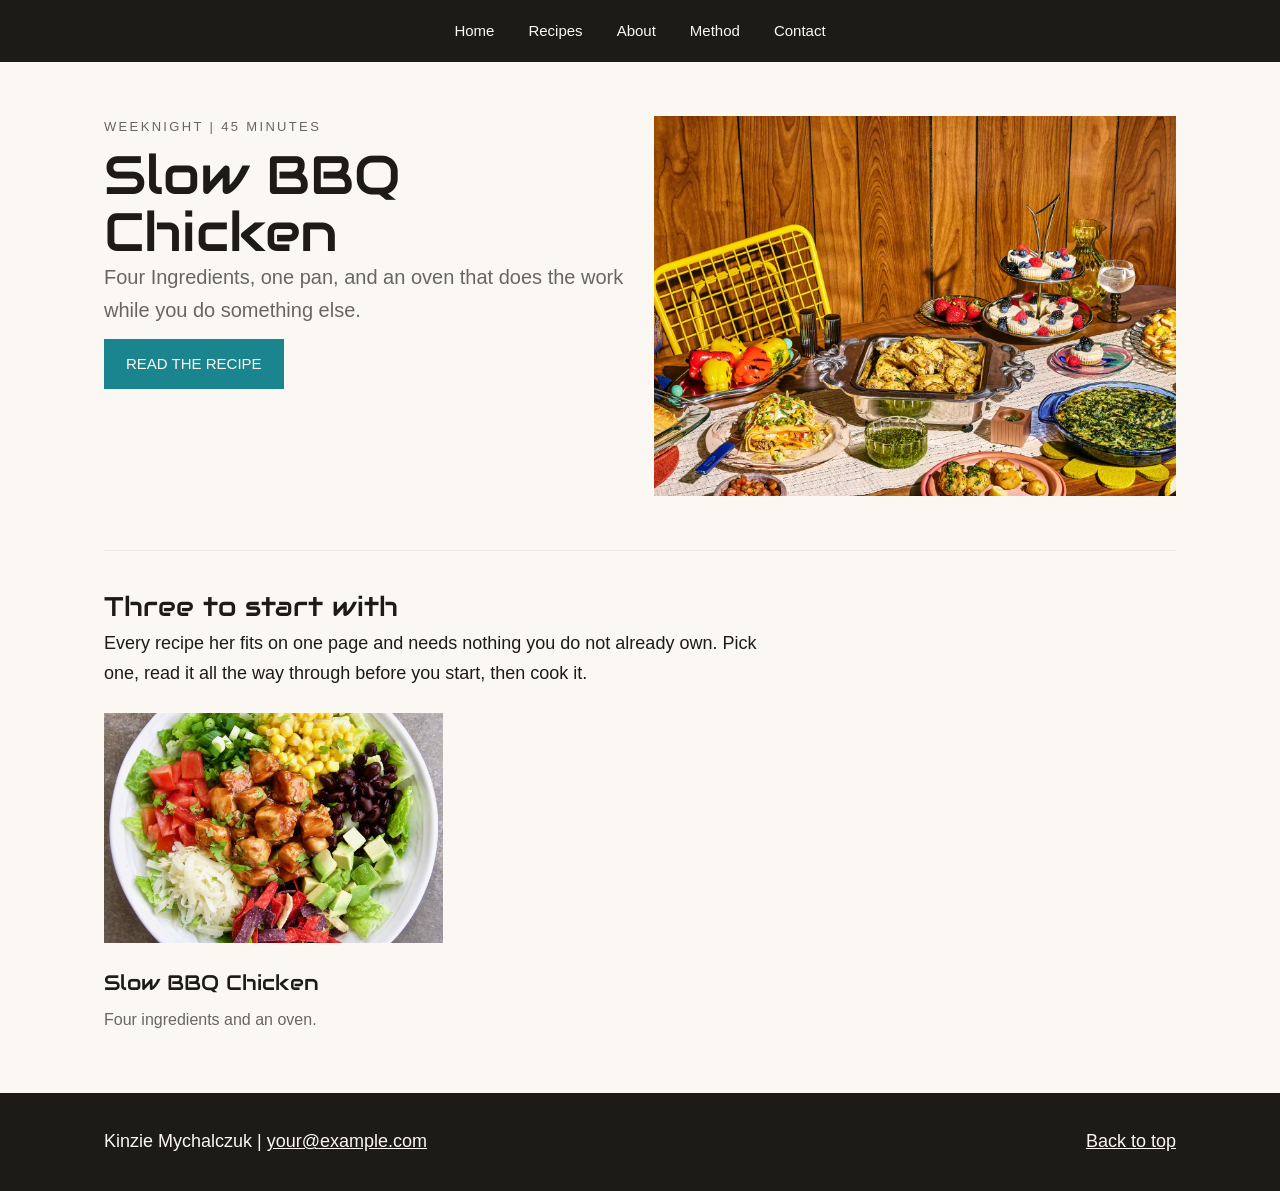
==== index.html @ c75d172f "cards" ====
<!DOCTYPE html>
<html lang="en">
<head>
    <meta charset="UTF-8">
    <meta name="viewport" content="width=device-width, initial-scale=1.0">
    <title>Document</title>

    <link rel="preconnect" href="https://fonts.googleapis.com">
    <link rel="preconnect" href="https://fonts.gstatic.com" crossorigin>
    <link href="https://fonts.googleapis.com/css2?family=Audiowide&display=swap" rel="stylesheet">
   
    <link rel="stylesheet" href="css/styles.css">
</head>
<body id="top">
   <nav class="site-nav">
        <ul>
            <li><a href="index.html">Home</a></li>
            <li><a href="#recipes">Recipes</a></li>
            <li><a href="#about">About</a></li>
            <li><a href="#method">Method</a></li>
            <li><a href="mailto:email@example.com">Contact</a></li>
        </ul>
   </nav>

   <main>
        <header class="hero">
            <div>
            <p class="eyebrow">Weeknight | 45 minutes</p>
            <h1>Slow BBQ Chicken</h1>
            <p class="lede">Four Ingredients, one pan, and an oven that 
                does the work while you do something else.</p>
                <a class="button" href="recipes/bbq-chicken.html">Read the recipe</a>
            </div>
            <img src="images/homepage.webp" alt="A plate of BBQ chicken">
        </header>

        <section class="section-head" id="cards">
            <h2>Three to start with</h2>
            <p>Every recipe her fits on one page and needs nothing you 
                do not already own. Pick one, read it all the way through 
                before you start, then cook it.</p>
        </section>

        <section class="cards">
            <article class="card">
                <img src="images/bbq-chicken-card.jpeg" alt="BBQ chicken thighs">
                <h3>Slow BBQ Chicken</h3>
                <p>Four ingredients and an oven.</p>
            </article>
        </section>
   </main>

   <footer class="site-footer">
        <div class="inner">
            <p>Kinzie Mychalczuk | <a href="mailto:email@example.com">your@example.com</a></p>
            <p class="right"><a href="#top">Back to top</a></p>
        </div>
   </footer>
</body>
</html>
---- css/styles.css ----
* {
    box-sizing: border-box;
    padding: 0px;
    margin: 0px;
}

body {
    background-color: #fbf8f3;
    color: #1d1b18;
    font-family: Arial, Helvetica, sans-serif;
    font-size: 18px;
    line-height: 1.65;
}

h1, h2, h3 {
    font-family: "Audiowide", Georgia, 'Times New Roman', Times, serif, sans-serif;
    font-weight: 400;
}

h1 {
    font-size: 54px;
    line-height: 1.05;
}

.eyebrow {
    font-size: 13px;
    letter-spacing: 0.18em;
    text-transform: uppercase;
    color: #6b6560;
    margin-bottom: 10px;
}

.lede {
    font-size: 20px;
    color: #6b6560;
}

.button {
    display: inline-block;
    margin-top: 12px;
    background: #1b858f;
    color: #fbf8f3;
    text-decoration: none;
    padding: 13px 22px;
    font-size: 15px;
    text-transform: uppercase;
}

.site-nav {
    background: #1d1b18;
}
.site-nav ul {
    list-style: none;
    display: grid;
    grid-template: auto / auto auto auto auto auto;
    gap: 34px;
    width: max-content;
    margin: 0px auto;
    padding: 16px 24px;
}
.site-nav a {
    color: #fbf8f3;
    text-decoration: none;
    font-size: 15px;
}

main {
    max-width: 1120px;
    margin: 0px auto;
    padding: 0px 24px;
}

.hero {
    display: grid;
    grid-template: auto / 1fr 1fr;
    gap: 28px;
    padding: 54px 0;
}
.hero img {
    width: 100%;
    height: 380px;
    object-fit: cover;
}

.section-head {
    border-top: 1px solid #efe9df;
    padding: 34px 0 24px;
}
.section-head p {
    max-width: 68ch;
}

.cards {
    display: grid;
    grid-template: auto / 1fr 1fr 1fr;
    gap: 28px;
    padding-bottom: 60px;
}
.card img {
    width: 100%;
    height: 230px;
    object-fit: cover;
}
.card h3 {
    margin: 14px 0 6px;
}
.card p {
    font-size: 16px;
    color: #6b6560;
}

.site-footer {
    background: #1d1b18;
    color: #fbf8f3;
}
.site-footer .inner {
    display: grid;
    grid-template: auto / 1fr 1fr;
    max-width: 1120px;
    margin: 0px auto;
    padding: 34px 24px;
}
.site-footer a {
    color: #fbf8f3;
}
.site-footer .right {
    text-align: right;
}
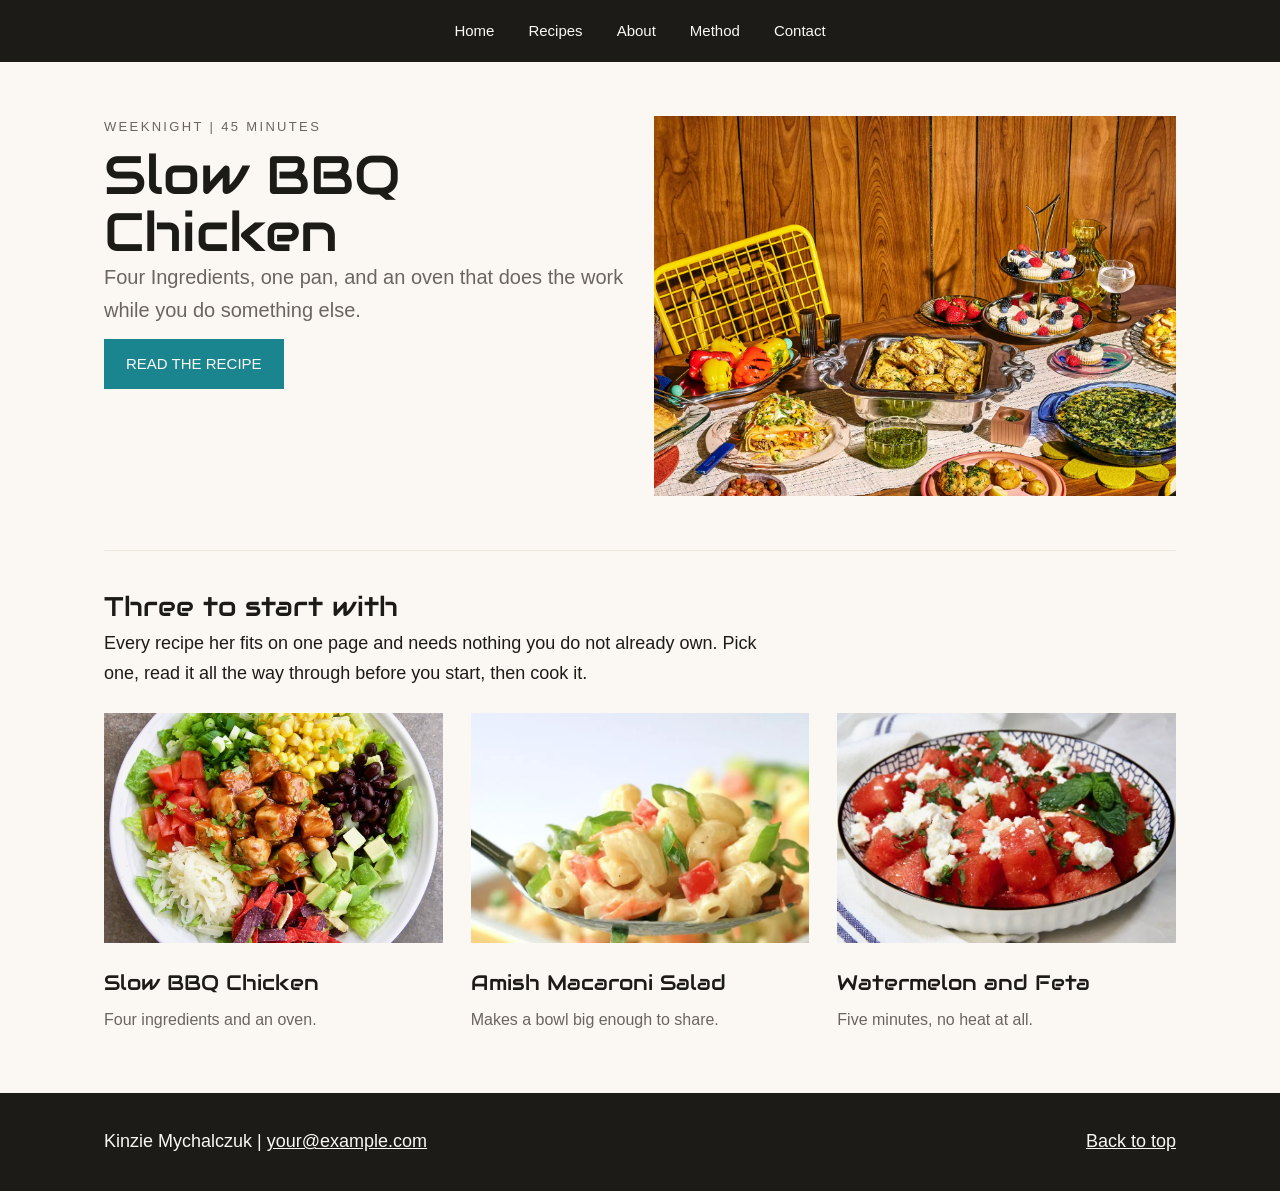
==== commit a8d4ed65: "all cards" ====
--- a/index.html
+++ b/index.html
@@ -47,6 +47,16 @@
                 <h3>Slow BBQ Chicken</h3>
                 <p>Four ingredients and an oven.</p>
             </article>
+            <article class="card">
+                <img src="images/amish-macaroni-salad-card.webp" alt="A bowl of macaroni salad">
+                <h3>Amish Macaroni Salad</h3>
+                <p>Makes a bowl big enough to share.</p>
+            </article>
+            <article class="card">
+                <img src="images/Watermelon-salad-card.webp" alt="Watermelon with feta and mint">
+                <h3>Watermelon and Feta</h3>
+                <p>Five minutes, no heat at all.</p>
+            </article>
         </section>
    </main>
 
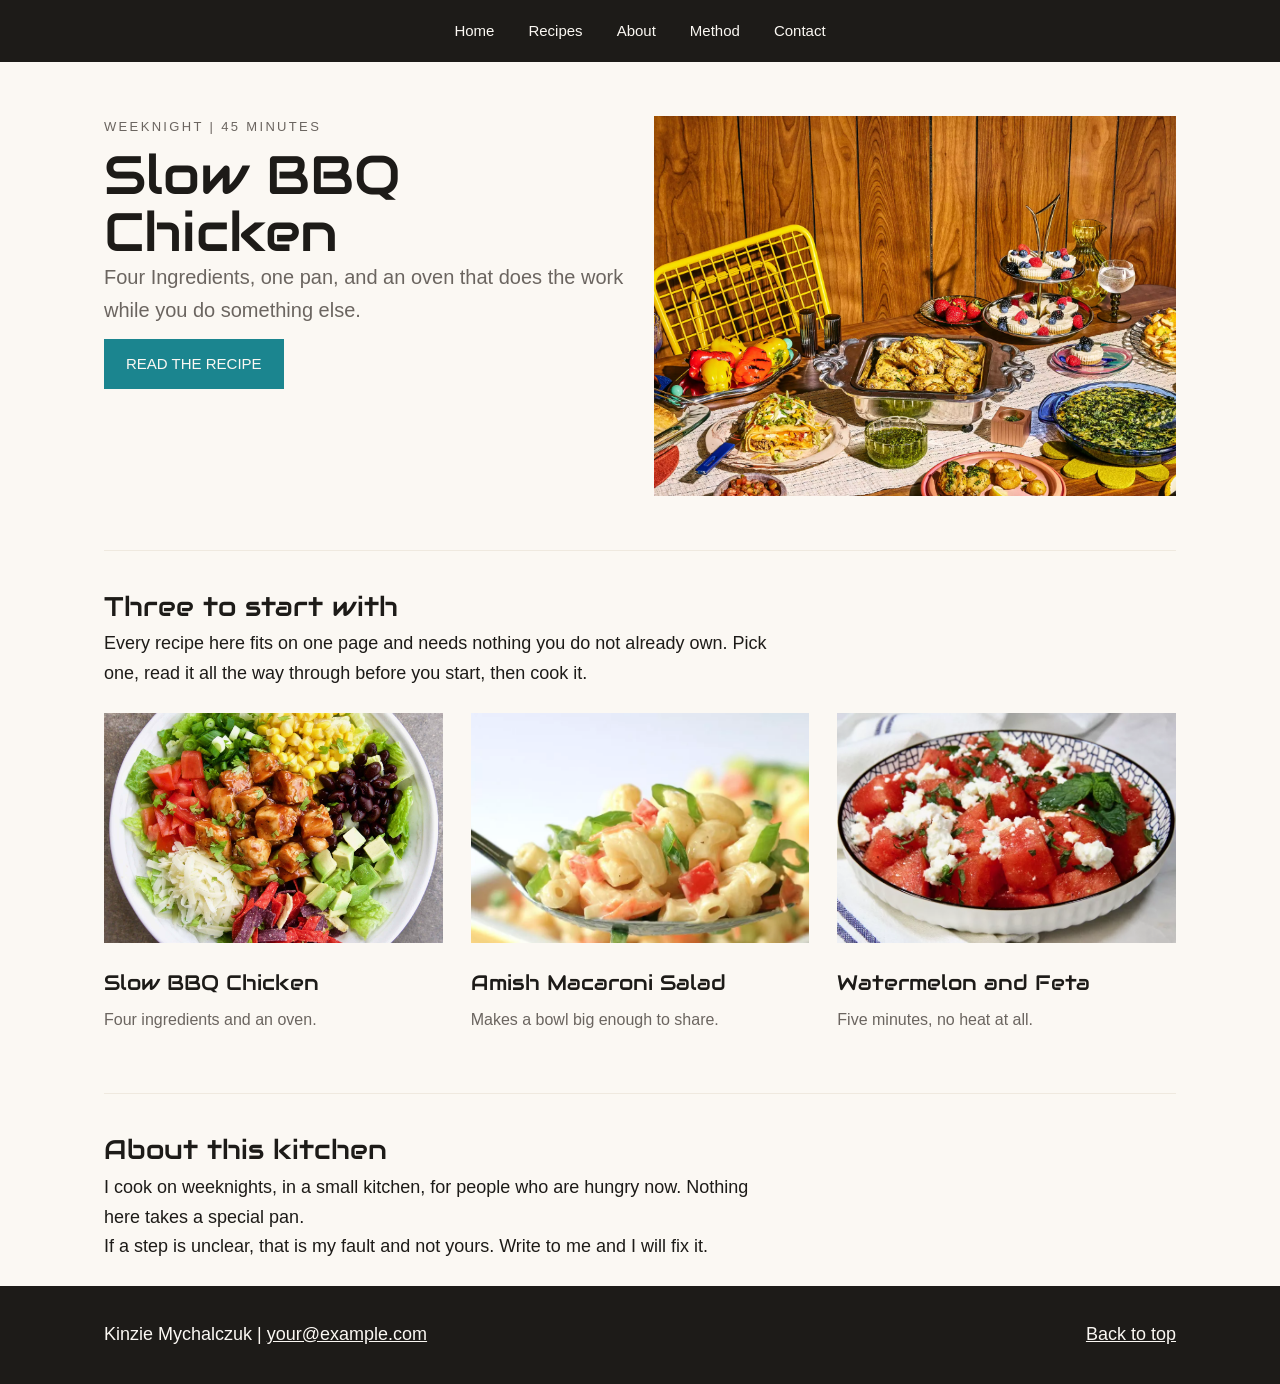
==== commit 3856f084: "last section" ====
--- a/index.html
+++ b/index.html
@@ -36,7 +36,7 @@
 
         <section class="section-head" id="cards">
             <h2>Three to start with</h2>
-            <p>Every recipe her fits on one page and needs nothing you 
+            <p>Every recipe here fits on one page and needs nothing you 
                 do not already own. Pick one, read it all the way through 
                 before you start, then cook it.</p>
         </section>
@@ -58,6 +58,14 @@
                 <p>Five minutes, no heat at all.</p>
             </article>
         </section>
+
+        <section class="section-head" id="about">
+            <h2>About this kitchen</h2>
+            <p>I cook on weeknights, in a small kitchen, for people who 
+                are hungry now. Nothing here takes a special pan.</p>
+            <p>If a step is unclear, that is my fault and not yours. 
+                Write to me and I will fix it.</p>
+        </section>
    </main>
 
    <footer class="site-footer">
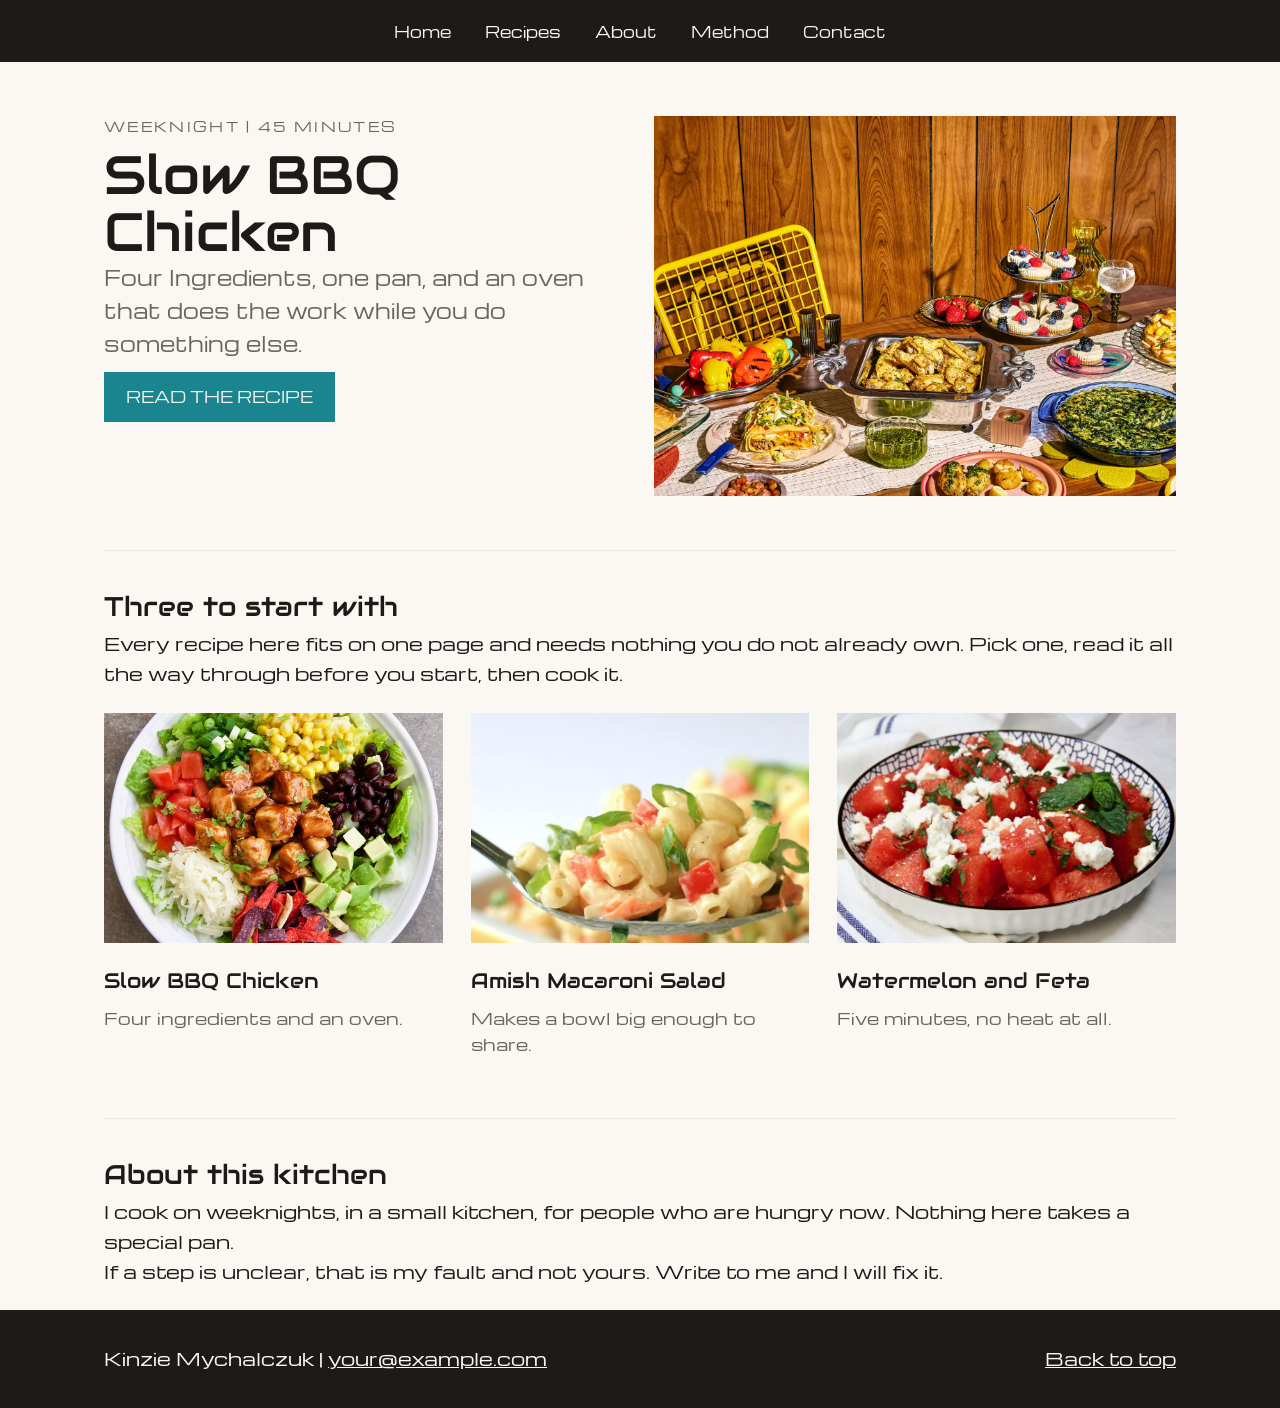
==== commit 9363b07d: "added body font" ====
--- a/index.html
+++ b/index.html
@@ -3,11 +3,11 @@
 <head>
     <meta charset="UTF-8">
     <meta name="viewport" content="width=device-width, initial-scale=1.0">
-    <title>Document</title>
+    <title>Kay's Kitchen</title>
 
     <link rel="preconnect" href="https://fonts.googleapis.com">
     <link rel="preconnect" href="https://fonts.gstatic.com" crossorigin>
-    <link href="https://fonts.googleapis.com/css2?family=Audiowide&display=swap" rel="stylesheet">
+    <link href="https://fonts.googleapis.com/css2?family=Audiowide&family=Michroma&display=swap" rel="stylesheet">
    
     <link rel="stylesheet" href="css/styles.css">
 </head>
--- a/css/styles.css
+++ b/css/styles.css
@@ -7,7 +7,7 @@
 body {
     background-color: #fbf8f3;
     color: #1d1b18;
-    font-family: Arial, Helvetica, sans-serif;
+    font-family: "Michroma", Helvetica, sans-serif;
     font-size: 18px;
     line-height: 1.65;
 }
@@ -125,4 +125,60 @@
 }
 .site-footer .right {
     text-align: right;
+}
+
+.recipe-hero {
+    padding: 46px 0 34px;
+}
+.recipe-hero img {
+    width: 100%;
+    height: 420px;
+    object-fit: cover;
+    margin-top: 24px;
+}
+.recipe-body {
+    display: grid;
+    grid-template: auto / 300px 1fr;
+    gap: 54px;
+    padding-bottom: 60px;
+}
+
+.ingredients {
+    background: #efe9df;
+    padding: 26px;
+    align-self: start;
+}
+.ingredients ul {
+    margin: 12px 0 0 20px;
+}
+.ingredients li {
+    margin-bottom: 9px;
+    font-size: 16px;
+}
+
+.jump {
+    border-left: 3px solid #1b858f;
+    padding-left: 18px;
+    margin-bottom: 30px;
+}
+.jump ol {
+    margin-left: 18px;
+}
+.jump li {
+    font-size: 16px;
+}
+
+.step {
+    border-top: 1px solid #efe9df;
+    padding-top: 26px;
+    margin-top: 26px;
+}
+.step .num {
+    display: block;
+    font-size: 30px;
+    color: #1b858f;
+}
+.back {
+    font-size: 14px;
+    color: #6b6560;
 }
